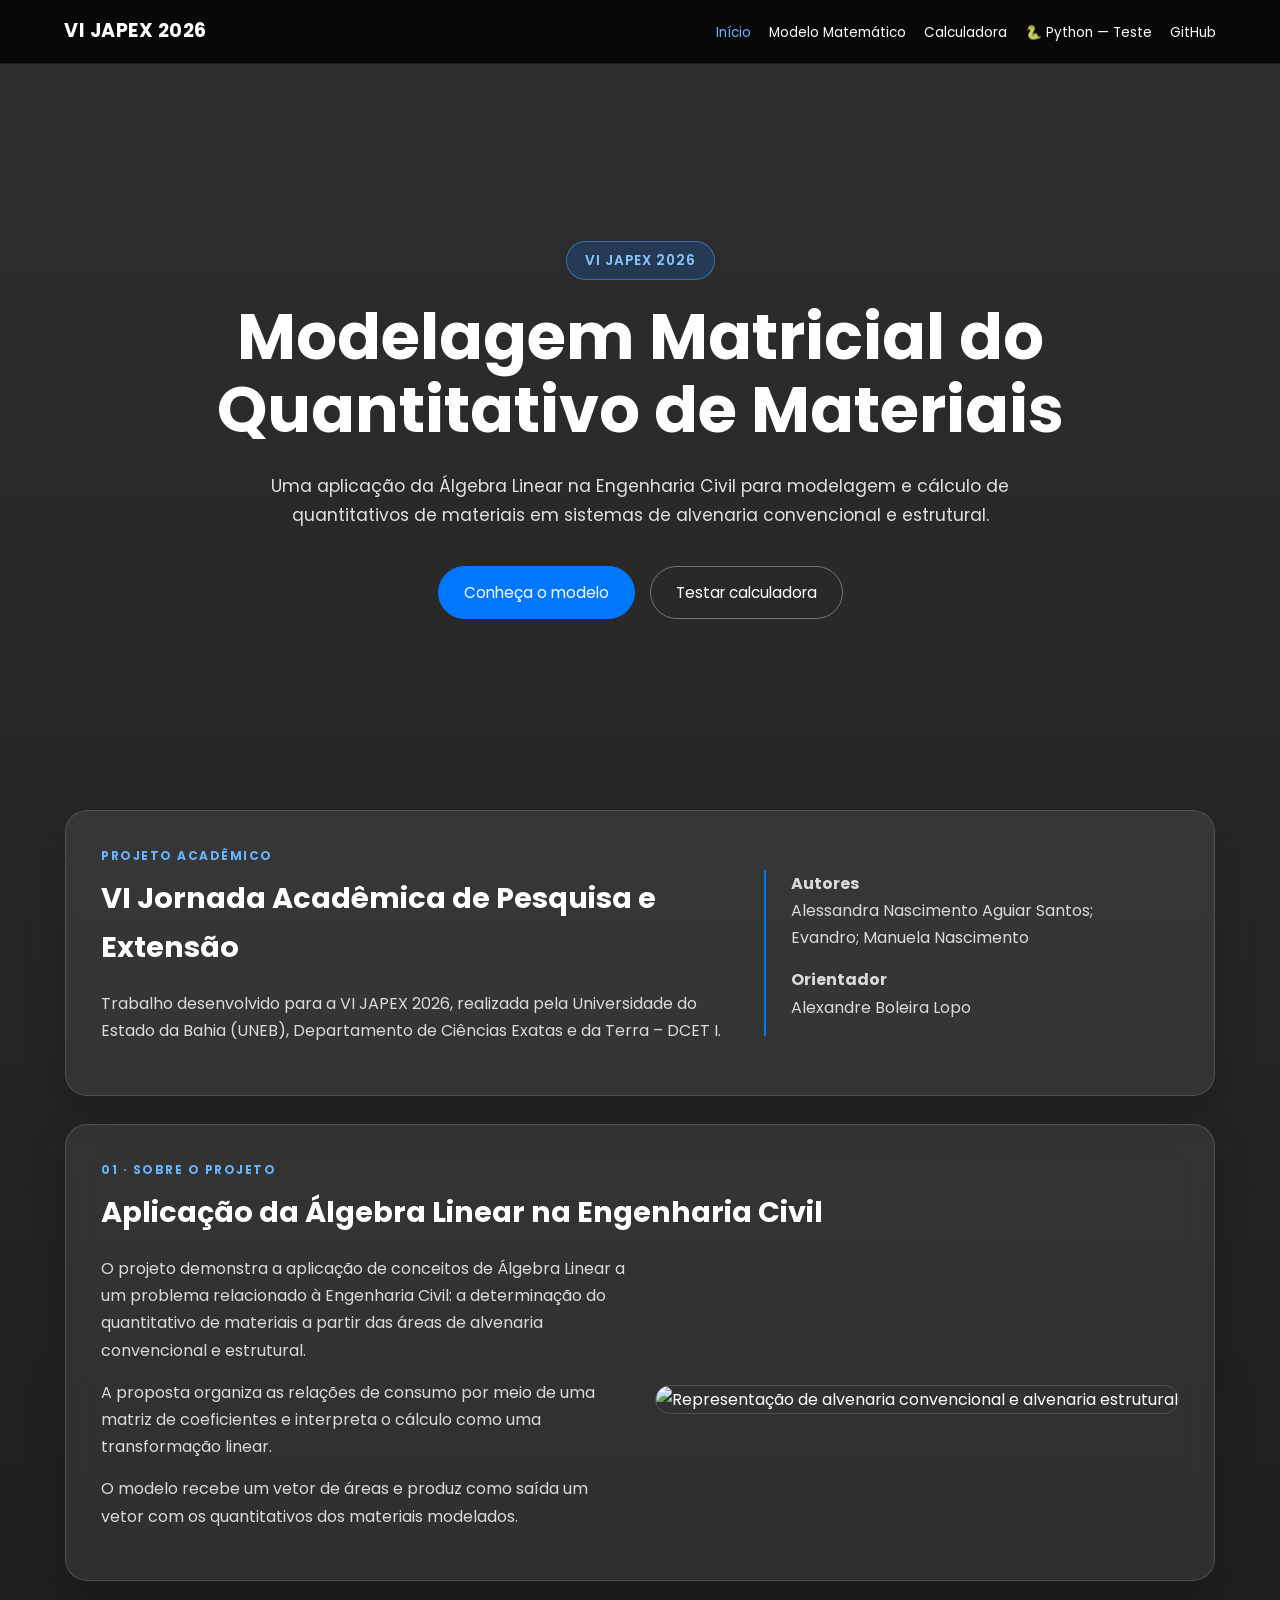
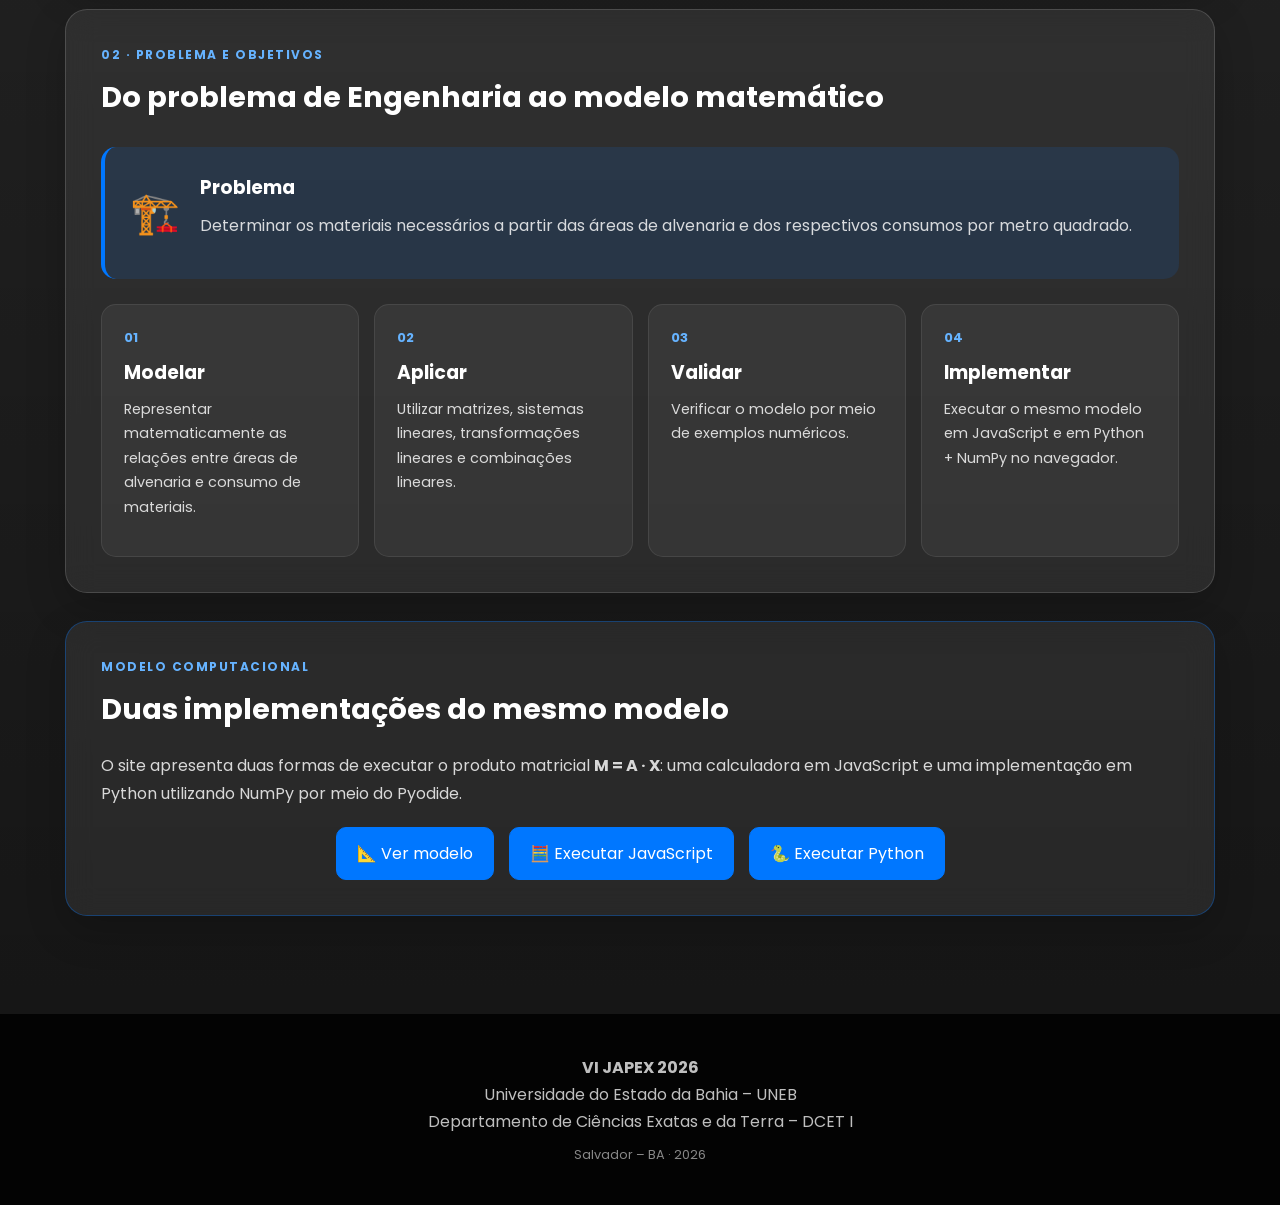
==== index.html @ c7e830fe "Add files via upload" ====
<!DOCTYPE html>
<html lang="pt-BR">
<head>
    <meta charset="UTF-8">
    <meta name="viewport" content="width=device-width, initial-scale=1.0">
    <meta name="description" content="Modelagem Matricial do Quantitativo de Materiais em Sistemas de Alvenaria Convencional e Estrutural - VI JAPEX 2026">
    <title>Início | VI JAPEX 2026</title>
    <link rel="preconnect" href="https://fonts.googleapis.com">
    <link rel="preconnect" href="https://fonts.gstatic.com" crossorigin>
    <link href="https://fonts.googleapis.com/css2?family=Poppins:wght@300;400;500;600;700&display=swap" rel="stylesheet">
    <link rel="stylesheet" href="style.css">
</head>
<body>
<div class="overlay">
    <nav>
        <div class="logo">VI JAPEX 2026</div>
        <ul>
            <li><a class="active" href="index.html">Início</a></li>
            <li><a href="modelo.html">Modelo Matemático</a></li>
            <li><a href="calculadora.html">Calculadora</a></li>
            <li><a href="python.html">🐍 Python — Teste</a></li>
            <li><a href="github.html">GitHub</a></li>
        </ul>
    </nav>

    <header class="hero">
        <div class="hero-content">
            <span class="event-tag">VI JAPEX 2026</span>
            <h1>Modelagem Matricial do Quantitativo de Materiais</h1>
            <p class="hero-subtitle">
                Uma aplicação da Álgebra Linear na Engenharia Civil para modelagem
                e cálculo de quantitativos de materiais em sistemas de alvenaria
                convencional e estrutural.
            </p>
            <div class="hero-buttons">
                <a href="modelo.html" class="btn">Conheça o modelo</a>
                <a href="calculadora.html" class="btn btn-outline">Testar calculadora</a>
            </div>
        </div>
    </header>

    <main class="container">
        <section class="card identification">
            <div>
                <span class="section-label">PROJETO ACADÊMICO</span>
                <h2>VI Jornada Acadêmica de Pesquisa e Extensão</h2>
                <p>
                    Trabalho desenvolvido para a VI JAPEX 2026, realizada pela
                    Universidade do Estado da Bahia (UNEB), Departamento de
                    Ciências Exatas e da Terra – DCET I.
                </p>
            </div>
            <div class="authors">
                <p><strong>Autores</strong><br>
                    Alessandra Nascimento Aguiar Santos;<br>
                    Evandro; Manuela Nascimento
                </p>
                <p><strong>Orientador</strong><br>Alexandre Boleira Lopo</p>
            </div>
        </section>

        <section class="card">
            <span class="section-label">01 · SOBRE O PROJETO</span>
            <h2>Aplicação da Álgebra Linear na Engenharia Civil</h2>
            <div class="two-columns">
                <div>
                    <p>
                        O projeto demonstra a aplicação de conceitos de Álgebra
                        Linear a um problema relacionado à Engenharia Civil:
                        a determinação do quantitativo de materiais a partir
                        das áreas de alvenaria convencional e estrutural.
                    </p>
                    <p>
                        A proposta organiza as relações de consumo por meio de
                        uma matriz de coeficientes e interpreta o cálculo como
                        uma transformação linear.
                    </p>
                    <p>
                        O modelo recebe um vetor de áreas e produz como saída
                        um vetor com os quantitativos dos materiais modelados.
                    </p>
                </div>
                <div class="img-container">
                    <img src="img/alvenarias.jpg"
                         alt="Representação de alvenaria convencional e alvenaria estrutural"
                         class="card-img">
                </div>
            </div>
        </section>

        <section class="card">
            <span class="section-label">02 · PROBLEMA E OBJETIVOS</span>
            <h2>Do problema de Engenharia ao modelo matemático</h2>
            <div class="problem-box">
                <div class="problem-icon">🏗️</div>
                <div>
                    <h3>Problema</h3>
                    <p>
                        Determinar os materiais necessários a partir das áreas
                        de alvenaria e dos respectivos consumos por metro quadrado.
                    </p>
                </div>
            </div>

            <div class="info-grid objectives">
                <div class="info-box"><span class="number">01</span><h3>Modelar</h3>
                    <p>Representar matematicamente as relações entre áreas de alvenaria e consumo de materiais.</p>
                </div>
                <div class="info-box"><span class="number">02</span><h3>Aplicar</h3>
                    <p>Utilizar matrizes, sistemas lineares, transformações lineares e combinações lineares.</p>
                </div>
                <div class="info-box"><span class="number">03</span><h3>Validar</h3>
                    <p>Verificar o modelo por meio de exemplos numéricos.</p>
                </div>
                <div class="info-box"><span class="number">04</span><h3>Implementar</h3>
                    <p>Executar o mesmo modelo em JavaScript e em Python + NumPy no navegador.</p>
                </div>
            </div>
        </section>

        <section class="card callout-card">
            <span class="section-label">MODELO COMPUTACIONAL</span>
            <h2>Duas implementações do mesmo modelo</h2>
            <p>
                O site apresenta duas formas de executar o produto matricial
                <strong>M = A · X</strong>: uma calculadora em JavaScript e uma
                implementação em Python utilizando NumPy por meio do Pyodide.
            </p>
            <div class="three-actions">
                <a class="link-btn" href="modelo.html">📐 Ver modelo</a>
                <a class="link-btn" href="calculadora.html">🧮 Executar JavaScript</a>
                <a class="link-btn" href="python.html">🐍 Executar Python</a>
            </div>
        </section>
    </main>

    <footer>
        <p><strong>VI JAPEX 2026</strong></p>
        <p>Universidade do Estado da Bahia – UNEB</p>
        <p>Departamento de Ciências Exatas e da Terra – DCET I</p>
        <p class="footer-small">Salvador – BA · 2026</p>
    </footer>
</div>
</body>
</html>
---- style.css ----
/* ==========================================
   CONFIGURAÇÕES GERAIS
========================================== */

* {
    margin: 0;
    padding: 0;
    box-sizing: border-box;
}

html {
    scroll-behavior: smooth;
}

body {
    font-family: 'Poppins', sans-serif;
    background:
        linear-gradient(
            rgba(0, 0, 0, 0.82),
            rgba(0, 0, 0, 0.92)
        ),
        url("img/algebra.jpg") center center / cover fixed;
    color: #ffffff;
    line-height: 1.7;
}

.overlay {
    min-height: 100vh;
}

/* ==========================================
   MENU
========================================== */

nav {
    position: fixed;
    top: 0;
    left: 0;
    width: 100%;
    display: flex;
    justify-content: space-between;
    align-items: center;
    padding: 15px 5%;
    z-index: 1000;
    background: rgba(0, 0, 0, 0.82);
    backdrop-filter: blur(15px);
    border-bottom: 1px solid rgba(255,255,255,0.08);
}

.logo {
    font-size: 1.2rem;
    font-weight: 700;
    letter-spacing: 0.5px;
    white-space: nowrap;
}

nav ul {
    display: flex;
    gap: 18px;
    list-style: none;
    align-items: center;
}

nav a {
    color: #ffffff;
    text-decoration: none;
    font-size: 0.84rem;
    transition: 0.3s;
    white-space: nowrap;
}

nav a:hover,
nav a.active {
    color: #66b3ff;
}

/* ==========================================
   HERO
========================================== */

.hero {
    min-height: 90vh;
    display: flex;
    align-items: center;
    justify-content: center;
    text-align: center;
    padding: 130px 20px 80px;
}

.hero-content {
    max-width: 1000px;
}

.event-tag {
    display: inline-block;
    margin-bottom: 20px;
    padding: 7px 18px;
    border-radius: 30px;
    background: rgba(0,119,255,0.18);
    border: 1px solid rgba(77,163,255,0.5);
    color: #8cc4ff;
    font-size: 0.85rem;
    font-weight: 600;
    letter-spacing: 1px;
}

.hero h1,
.page-hero h1 {
    font-size: clamp(2.3rem, 5vw, 4rem);
    line-height: 1.15;
    margin-bottom: 25px;
}

.hero-subtitle,
.page-hero p {
    max-width: 850px;
    margin: auto;
    font-size: 1.08rem;
    color: rgba(255,255,255,0.85);
}

.page-hero {
    padding: 150px 20px 70px;
    text-align: center;
}

/* ==========================================
   BOTÕES
========================================== */

.btn {
    display: inline-block;
    padding: 13px 25px;
    border-radius: 50px;
    background: #0077ff;
    color: white;
    text-decoration: none;
    border: 1px solid #0077ff;
    cursor: pointer;
    transition: 0.3s;
    font-family: inherit;
    font-size: 0.95rem;
}

.btn:hover {
    transform: translateY(-3px);
    background: #005bd1;
}

.btn:disabled {
    opacity: 0.55;
    cursor: wait;
    transform: none;
}

.btn-outline {
    background: transparent;
    border-color: rgba(255,255,255,0.35);
}

.btn-outline:hover {
    background: rgba(255,255,255,0.1);
    border-color: #ffffff;
}

.hero-buttons,
.three-actions {
    margin-top: 35px;
    display: flex;
    justify-content: center;
    gap: 15px;
    flex-wrap: wrap;
}

/* ==========================================
   CONTAINER / CARDS
========================================== */

.container {
    width: 90%;
    max-width: 1150px;
    margin: auto;
    padding-bottom: 70px;
}

.card {
    background: rgba(255,255,255,0.075);
    border: 1px solid rgba(255,255,255,0.15);
    border-radius: 22px;
    padding: 35px;
    margin-bottom: 28px;
    backdrop-filter: blur(15px);
    box-shadow: 0 15px 40px rgba(0,0,0,0.2);
}

.card h2 {
    margin-bottom: 18px;
    font-size: 1.8rem;
}

.card h3 {
    margin-bottom: 8px;
}

.card p {
    color: rgba(255,255,255,0.82);
    margin-bottom: 15px;
}

.section-label {
    display: block;
    margin-bottom: 8px;
    color: #66b3ff;
    font-size: 0.75rem;
    font-weight: 700;
    letter-spacing: 1.5px;
    text-transform: uppercase;
}

.identification {
    display: grid;
    grid-template-columns: 1.5fr 1fr;
    gap: 40px;
    align-items: center;
}

.authors {
    padding-left: 25px;
    border-left: 2px solid #0077ff;
}

.authors p {
    margin-bottom: 15px;
}

.two-columns {
    display: grid;
    grid-template-columns: repeat(2, 1fr);
    gap: 30px;
    align-items: center;
}

.img-container {
    overflow: hidden;
    border-radius: 16px;
    border: 1px solid rgba(255,255,255,0.15);
}

.card-img {
    display: block;
    width: 100%;
    height: 100%;
    object-fit: cover;
}

/* ==========================================
   PROBLEMA / GRID
========================================== */

.problem-box {
    display: flex;
    gap: 20px;
    align-items: center;
    padding: 25px;
    margin: 25px 0;
    border-radius: 15px;
    background: rgba(0,119,255,0.12);
    border-left: 4px solid #0077ff;
}

.problem-icon {
    font-size: 2.5rem;
}

.info-grid {
    display: grid;
    grid-template-columns: repeat(4, 1fr);
    gap: 15px;
}

.info-box {
    padding: 22px;
    border-radius: 15px;
    background: rgba(255,255,255,0.055);
    border: 1px solid rgba(255,255,255,0.08);
}

.info-box p {
    font-size: 0.9rem;
}

.number {
    display: block;
    margin-bottom: 8px;
    color: #66b3ff;
    font-size: 0.8rem;
    font-weight: 700;
}

/* ==========================================
   MATRIZES
========================================== */

.matrix-flow {
    display: grid;
    grid-template-columns: 1fr auto 1fr auto 1fr;
    gap: 15px;
    align-items: center;
    margin-top: 30px;
}

.matrix-box {
    padding: 25px;
    min-height: 210px;
    display: flex;
    flex-direction: column;
    justify-content: center;
    align-items: center;
    text-align: center;
    border-radius: 17px;
    background: rgba(255,255,255,0.06);
    border: 1px solid rgba(255,255,255,0.12);
}

.matrix-box > span:first-child {
    color: #66b3ff;
    font-size: 0.8rem;
    font-weight: 600;
    margin-bottom: 20px;
}

.matrix {
    display: flex;
    align-items: center;
    gap: 8px;
    font-size: 1.4rem;
    font-weight: 600;
    line-height: 1.8;
}

.bracket {
    font-size: 3rem;
    font-weight: 300;
}

.matrix-box small {
    display: block;
    margin-top: 15px;
    color: rgba(255,255,255,0.6);
    font-size: 0.75rem;
}

.operator {
    font-size: 2rem;
    color: #66b3ff;
}

.formula {
    margin-top: 30px;
    padding: 20px;
    text-align: center;
    border-radius: 15px;
    background: rgba(0,119,255,0.16);
    border: 1px solid rgba(0,119,255,0.5);
    font-size: 2rem;
    font-weight: 700;
}

/* ==========================================
   MATEMÁTICA
========================================== */

.equation-system {
    margin-top: 25px;
    padding: 30px;
    text-align: center;
    border-radius: 15px;
    background: rgba(0,0,0,0.25);
    font-size: 1.2rem;
    line-height: 2.3;
}

.transformation {
    display: grid;
    grid-template-columns: 1fr auto 1fr auto 1fr;
    gap: 15px;
    align-items: center;
    margin: 30px 0;
}

.space-box {
    padding: 25px;
    text-align: center;
    border-radius: 15px;
    background: rgba(255,255,255,0.06);
    border: 1px solid rgba(255,255,255,0.1);
}

.space-box strong {
    display: block;
    margin-bottom: 8px;
    font-size: 1.7rem;
    color: #66b3ff;
}

.space-box span {
    color: #ffffff;
    font-weight: 600;
}

.arrow {
    font-size: 2rem;
    color: #66b3ff;
}

.highlight-text {
    padding: 18px;
    text-align: center;
    border-radius: 12px;
    background: rgba(0,119,255,0.12);
}

.math-columns {
    align-items: start;
}

.small-formula {
    padding: 15px;
    margin: 12px 0;
    text-align: center;
    border-radius: 10px;
    background: rgba(0,0,0,0.25);
    font-weight: 600;
}

.formula-small {
    padding: 18px;
    margin-top: 20px;
    text-align: center;
    border-radius: 12px;
    background: rgba(0,119,255,0.14);
    font-weight: 700;
}

/* ==========================================
   EXEMPLO / RESULTADOS
========================================== */

.example-inputs {
    display: grid;
    grid-template-columns: repeat(2, 1fr);
    gap: 20px;
    margin: 25px 0;
}

.example-inputs > div {
    padding: 20px;
    text-align: center;
    border-radius: 15px;
    background: rgba(255,255,255,0.06);
}

.example-inputs strong {
    display: block;
    font-size: 1.4rem;
    color: #66b3ff;
}

.example-inputs span {
    color: rgba(255,255,255,0.65);
    font-size: 0.85rem;
}

.calculation {
    padding: 30px;
    text-align: center;
    border-radius: 18px;
    background: rgba(0,0,0,0.3);
}

.calculation-title {
    margin-bottom: 25px;
    color: #66b3ff;
    font-weight: 600;
}

.formula-large {
    display: flex;
    justify-content: center;
    align-items: center;
    gap: 25px;
    font-size: 1.3rem;
    font-weight: 600;
    line-height: 2;
}

.result-grid {
    display: grid;
    grid-template-columns: repeat(3, 1fr);
    gap: 15px;
    margin-top: 25px;
}

.result-card {
    padding: 22px;
    text-align: center;
    border-radius: 15px;
    background: rgba(255,255,255,0.06);
    border: 1px solid rgba(255,255,255,0.1);
}

.result-card strong {
    display: block;
    font-size: 1.5rem;
    color: #66b3ff;
}

.result-card span {
    display: block;
    margin-top: 5px;
    color: rgba(255,255,255,0.7);
    font-size: 0.85rem;
}

/* ==========================================
   CALCULADORA
========================================== */

.calculator-card {
    border-color: rgba(0,119,255,0.35);
}

.form-grid {
    display: grid;
    grid-template-columns: repeat(5, 1fr);
    gap: 15px;
    margin-top: 25px;
}

.input-group {
    display: flex;
    flex-direction: column;
    gap: 7px;
}

.input-group label {
    font-size: 0.8rem;
    color: rgba(255,255,255,0.75);
}

.input-group input {
    width: 100%;
    padding: 12px;
    border-radius: 10px;
    border: 1px solid rgba(255,255,255,0.2);
    background: rgba(0,0,0,0.35);
    color: white;
    font-family: inherit;
    outline: none;
}

.input-group input:focus {
    border-color: #0077ff;
}

.btn-calc {
    width: 100%;
    margin-top: 20px;
}

.result-box {
    margin-top: 30px;
    padding: 25px;
    border-radius: 17px;
    background: rgba(0,119,255,0.12);
    border: 1px solid rgba(0,119,255,0.35);
}

.result-box.show {
    animation: resultIn 0.35s ease;
}

@keyframes resultIn {
    from { opacity: 0; transform: translateY(8px); }
    to { opacity: 1; transform: translateY(0); }
}

.calculation-note {
    margin-top: 20px;
    padding: 15px;
    border-radius: 10px;
    background: rgba(0,0,0,0.25);
    text-align: center;
    font-family: monospace;
    line-height: 2;
}

.model-mini {
    display: flex;
    justify-content: space-between;
    align-items: center;
    gap: 15px;
    margin: 20px 0;
    padding: 18px 20px;
    border-radius: 14px;
    background: rgba(0,0,0,0.25);
    border: 1px solid rgba(255,255,255,0.08);
}

.model-mini strong {
    font-size: 1.3rem;
    color: #66b3ff;
}

.model-mini span {
    color: rgba(255,255,255,0.65);
    font-size: 0.85rem;
}

/* ==========================================
   PYTHON
========================================== */

.code-preview,
.repo-structure {
    margin-top: 20px;
    overflow-x: auto;
    border-radius: 15px;
    background: #080b10;
    border: 1px solid rgba(255,255,255,0.1);
}

pre {
    padding: 25px;
    font-size: 0.85rem;
    line-height: 1.7;
    color: #d9e7ff;
}

.python-info {
    padding: 25px;
    border-radius: 15px;
    background: rgba(0,119,255,0.08);
}

.python-status {
    margin: 20px 0;
    padding: 15px 18px;
    border-radius: 12px;
    border: 1px solid rgba(255,255,255,0.12);
    font-size: 0.9rem;
}

.python-status.loading {
    background: rgba(255,255,255,0.06);
    color: #d9e7ff;
}

.python-status.ready {
    background: rgba(0,119,255,0.14);
    border-color: rgba(0,119,255,0.45);
    color: #8cc4ff;
}

.python-status.error {
    background: rgba(255,70,70,0.12);
    border-color: rgba(255,100,100,0.4);
    color: #ffb0b0;
}

.python-result {
    margin-top: 25px;
    padding: 25px;
    border-radius: 17px;
    background: rgba(0,119,255,0.12);
    border: 1px solid rgba(0,119,255,0.35);
}

.python-result pre {
    padding: 20px;
    margin-top: 15px;
    border-radius: 12px;
    background: rgba(0,0,0,0.3);
    white-space: pre-wrap;
}

.python-note {
    margin-top: 15px;
    font-size: 0.85rem;
}

.github-card {
    border-color: rgba(0,119,255,0.35);
}

.github-actions {
    display: flex;
    flex-wrap: wrap;
    gap: 10px;
    margin-top: 25px;
}

.link-btn {
    display: inline-block;
    padding: 12px 20px;
    border-radius: 10px;
    background: #0077ff;
    color: white;
    text-decoration: none;
    transition: 0.3s;
    border: 1px solid #0077ff;
}

.link-btn:hover {
    transform: translateY(-2px);
    background: #005bd1;
}

.link-btn.secondary {
    background: transparent;
    border-color: rgba(255,255,255,0.25);
}

.callout-card {
    border-color: rgba(0,119,255,0.35);
}

.three-actions {
    margin-top: 20px;
}

/* ==========================================
   RESULTADO FINAL
========================================== */

.result-flow {
    display: grid;
    grid-template-columns: 1fr auto 1fr auto 1fr;
    gap: 15px;
    align-items: center;
    margin: 30px 0;
}

.result-flow > div:not(.flow-arrow) {
    padding: 25px;
    text-align: center;
    border-radius: 15px;
    background: rgba(255,255,255,0.06);
}

.result-flow span {
    display: block;
    color: #66b3ff;
    font-size: 0.7rem;
    font-weight: 700;
    letter-spacing: 1px;
}

.result-flow strong {
    display: block;
    margin: 10px 0;
    font-size: 1.2rem;
}

.result-flow small {
    color: rgba(255,255,255,0.6);
}

.flow-arrow {
    font-size: 2rem;
    color: #66b3ff;
}

.result-description {
    text-align: center;
    max-width: 850px;
    margin: auto;
}

.references p {
    padding: 15px 0;
    border-bottom: 1px solid rgba(255,255,255,0.08);
    font-size: 0.9rem;
}

/* ==========================================
   FOOTER
========================================== */

footer {
    padding: 40px 20px;
    text-align: center;
    background: rgba(0,0,0,0.85);
    color: rgba(255,255,255,0.75);
}

.footer-small {
    margin-top: 8px;
    font-size: 0.8rem;
    opacity: 0.7;
}

/* ==========================================
   RESPONSIVIDADE
========================================== */

@media (max-width: 1000px) {
    .info-grid {
        grid-template-columns: repeat(2, 1fr);
    }

    .form-grid {
        grid-template-columns: repeat(2, 1fr);
    }

    .matrix-flow {
        grid-template-columns: 1fr;
    }

    .operator {
        transform: rotate(90deg);
        text-align: center;
    }

    .transformation,
    .result-flow {
        grid-template-columns: 1fr;
    }

    .arrow,
    .flow-arrow {
        transform: rotate(90deg);
        text-align: center;
    }
}

@media (max-width: 900px) {
    nav {
        position: relative;
        flex-direction: column;
        gap: 12px;
    }

    nav ul {
        flex-wrap: wrap;
        justify-content: center;
    }

    .hero {
        padding-top: 80px;
    }
}

@media (max-width: 768px) {
    .hero {
        min-height: 80vh;
    }

    .two-columns,
    .identification {
        grid-template-columns: 1fr;
    }

    .authors {
        padding-left: 0;
        padding-top: 20px;
        border-left: none;
        border-top: 2px solid #0077ff;
    }

    .info-grid,
    .result-grid,
    .example-inputs,
    .form-grid {
        grid-template-columns: 1fr;
    }

    .card {
        padding: 22px;
    }

    .formula-large {
        flex-direction: column;
        gap: 10px;
    }

    .model-mini {
        flex-direction: column;
        align-items: flex-start;
    }
}


/* ==========================================
   TERMINAL PYTHON — ESTILO VS CODE
========================================== */

.terminal-window {
    margin-top: 25px;
    overflow: hidden;
    border: 1px solid #2d333b;
    border-radius: 10px;
    background: #0d1117;
    box-shadow: 0 15px 35px rgba(0,0,0,0.35);
}

.terminal-bar {
    display: flex;
    justify-content: space-between;
    align-items: center;
    padding: 10px 14px;
    background: #161b22;
    border-bottom: 1px solid #30363d;
    color: #c9d1d9;
    font-family: Consolas, "Courier New", monospace;
    font-size: 0.8rem;
}

.terminal-state {
    color: #8b949e;
}

.terminal-window.ready .terminal-state {
    color: #8cc4ff;
}

.terminal-output {
    height: 390px;
    overflow-y: auto;
    padding: 20px;
    white-space: pre-wrap;
    word-break: break-word;
    background: #0d1117;
    color: #f0f6fc;
    font-family: Consolas, "Courier New", monospace;
    font-size: 0.9rem;
    line-height: 1.65;
}

.terminal-input-line {
    display: flex;
    align-items: center;
    gap: 9px;
    padding: 10px 14px;
    background: #0d1117;
    border-top: 1px solid #21262d;
    font-family: Consolas, "Courier New", monospace;
}

.terminal-prompt {
    color: #58a6ff;
    font-weight: 700;
}

.terminal-input-line input {
    flex: 1;
    min-width: 0;
    border: 0;
    outline: 0;
    background: transparent;
    color: #f0f6fc;
    font: inherit;
    font-size: 0.9rem;
}

.terminal-input-line button {
    padding: 7px 13px;
    border: 1px solid #30363d;
    border-radius: 6px;
    background: #21262d;
    color: #f0f6fc;
    cursor: pointer;
    font-family: inherit;
}

.terminal-input-line button:hover {
    background: #30363d;
}

.terminal-actions {
    margin-top: 15px;
}

.terminal-actions .btn-calc {
    margin-top: 0;
}

@media (max-width: 600px) {
    .terminal-output {
        height: 360px;
        padding: 14px;
        font-size: 0.8rem;
    }

    .terminal-input-line {
        padding: 9px;
    }
}
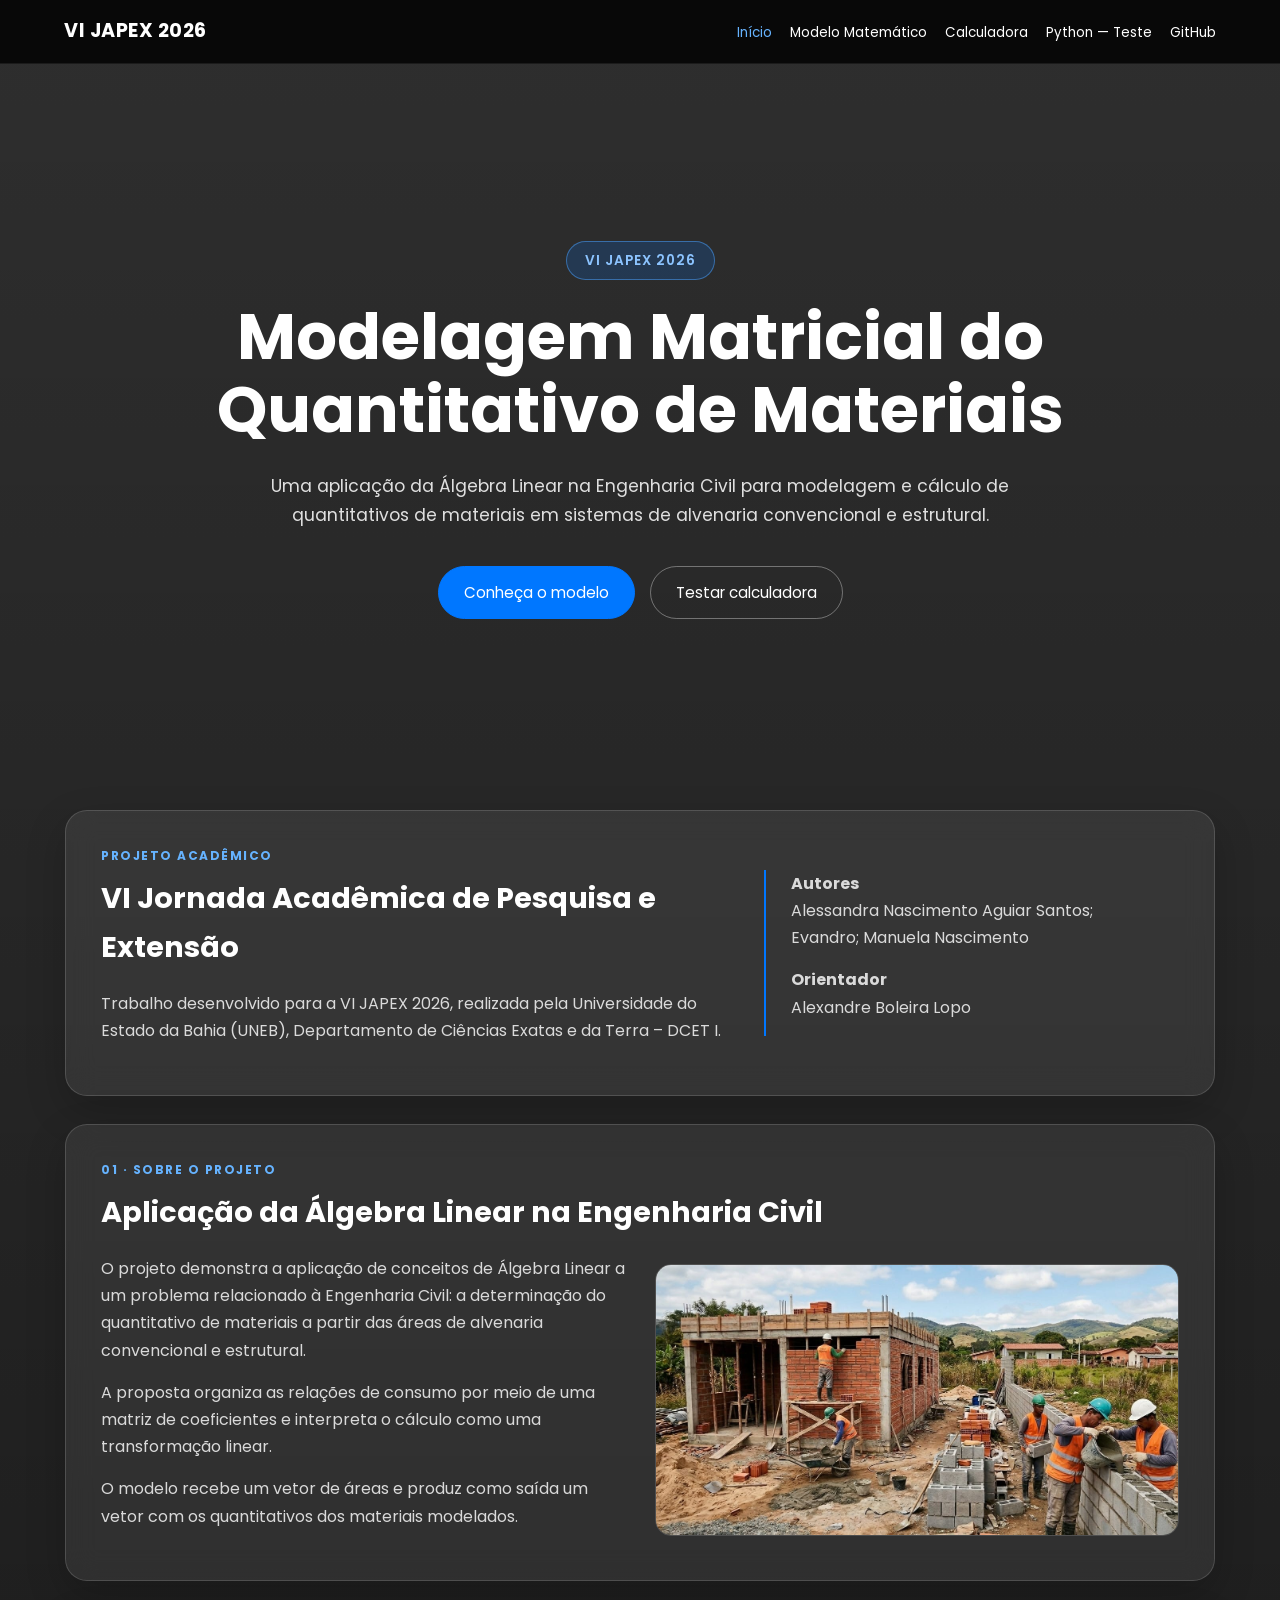
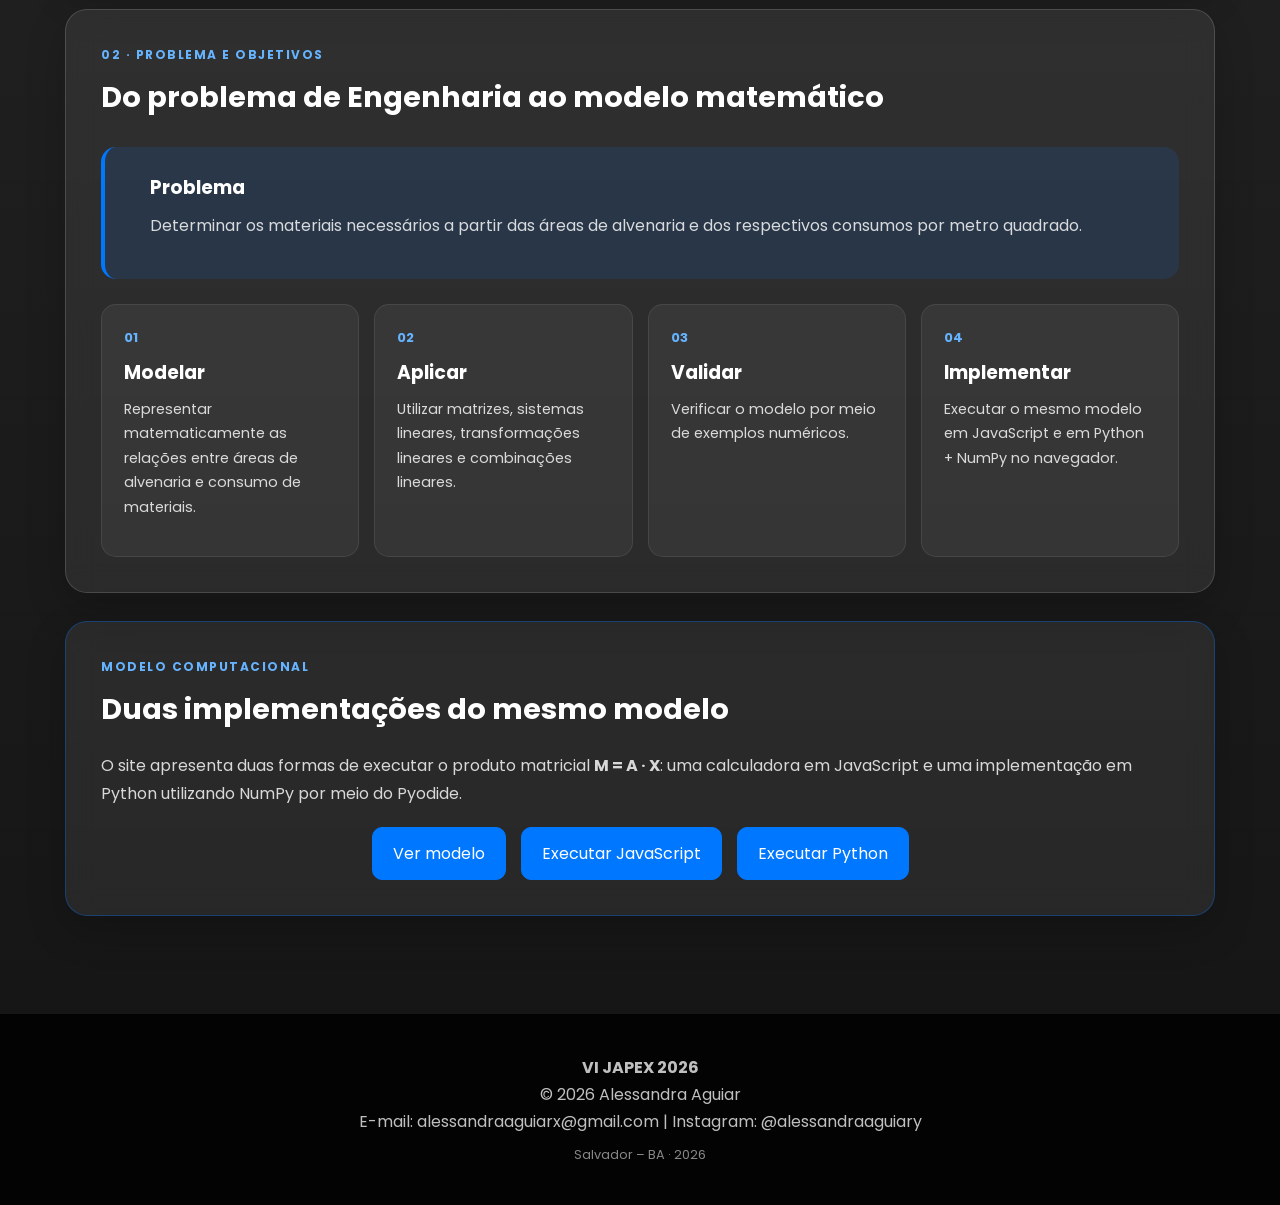
==== commit fc005d6c: "Refactor navigation links and footer content Updated links and text in the navigation and footer sec" ====
--- a/index.html
+++ b/index.html
@@ -18,7 +18,7 @@
             <li><a class="active" href="index.html">Início</a></li>
             <li><a href="modelo.html">Modelo Matemático</a></li>
             <li><a href="calculadora.html">Calculadora</a></li>
-            <li><a href="python.html">🐍 Python — Teste</a></li>
+            <li><a href="python.html">Python — Teste</a></li>
             <li><a href="github.html">GitHub</a></li>
         </ul>
     </nav>
@@ -81,7 +81,7 @@
                     </p>
                 </div>
                 <div class="img-container">
-                    <img src="img/alvenarias.jpg"
+                    <img src="alvenarias.jpg"
                          alt="Representação de alvenaria convencional e alvenaria estrutural"
                          class="card-img">
                 </div>
@@ -92,7 +92,7 @@
             <span class="section-label">02 · PROBLEMA E OBJETIVOS</span>
             <h2>Do problema de Engenharia ao modelo matemático</h2>
             <div class="problem-box">
-                <div class="problem-icon">🏗️</div>
+                <div class="problem-icon"> </div>
                 <div>
                     <h3>Problema</h3>
                     <p>
@@ -127,17 +127,17 @@
                 implementação em Python utilizando NumPy por meio do Pyodide.
             </p>
             <div class="three-actions">
-                <a class="link-btn" href="modelo.html">📐 Ver modelo</a>
-                <a class="link-btn" href="calculadora.html">🧮 Executar JavaScript</a>
-                <a class="link-btn" href="python.html">🐍 Executar Python</a>
+                <a class="link-btn" href="modelo.html"> Ver modelo</a>
+                <a class="link-btn" href="calculadora.html"> Executar JavaScript</a>
+                <a class="link-btn" href="python.html"> Executar Python</a>
             </div>
         </section>
     </main>
 
     <footer>
         <p><strong>VI JAPEX 2026</strong></p>
-        <p>Universidade do Estado da Bahia – UNEB</p>
-        <p>Departamento de Ciências Exatas e da Terra – DCET I</p>
+        <p>© 2026 Alessandra Aguiar</p>
+        <p> E-mail: alessandraaguiarx@gmail.com | Instagram: @alessandraaguiary </p>
         <p class="footer-small">Salvador – BA · 2026</p>
     </footer>
 </div>
